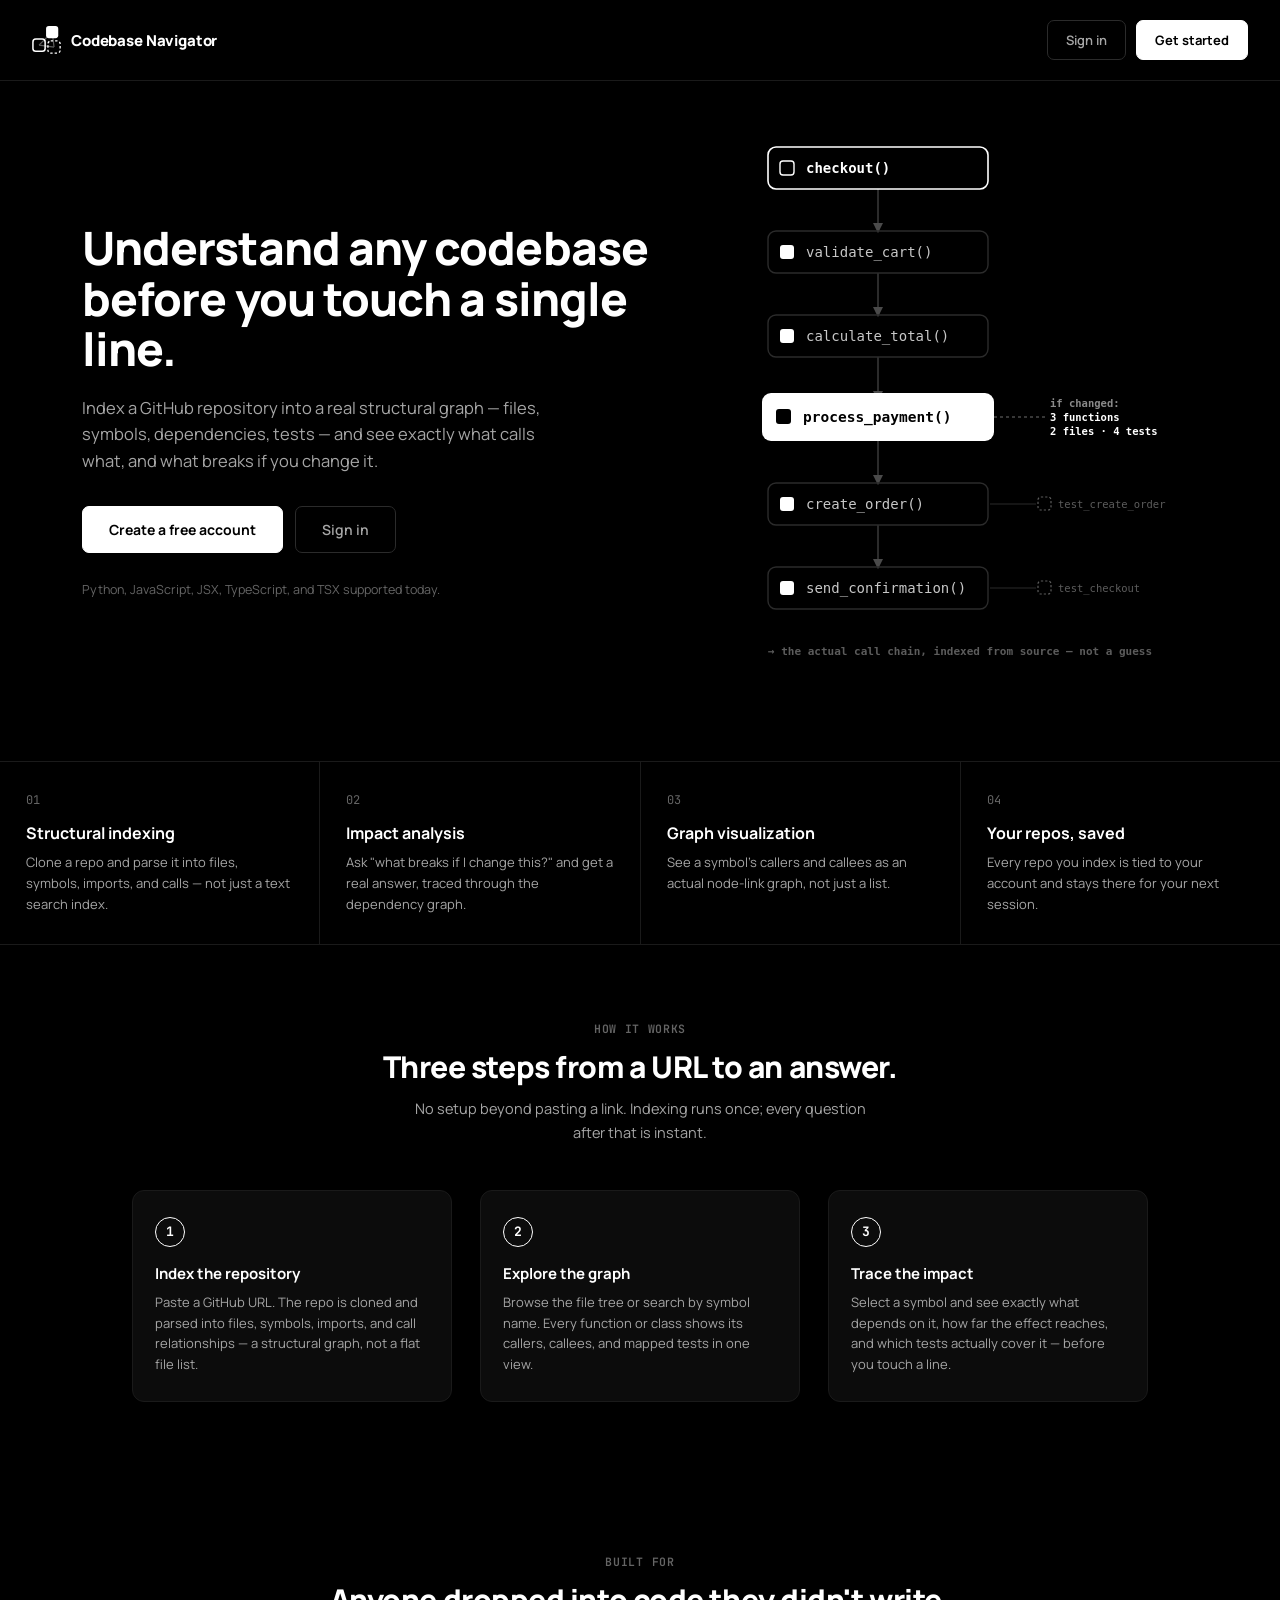
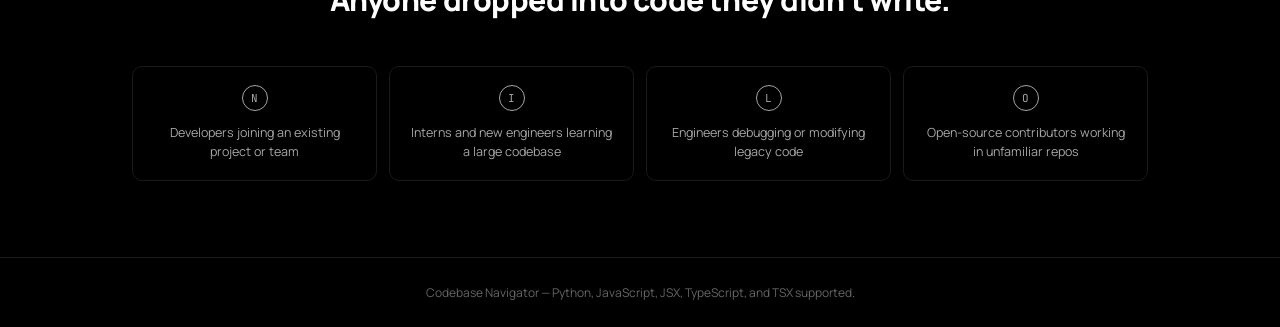
==== frontend/index.html @ bf2f050a "feat(frontend): multi-page UI with D3 graph visualization Homepage, auth (login/signup/forgot/reset)" ====
<!DOCTYPE html>
<html lang="en">
<head>
<meta charset="UTF-8">
<meta name="viewport" content="width=device-width, initial-scale=1">
<title>Codebase Navigator — understand any codebase before you touch it</title>
<link rel="icon" type="image/svg+xml" href="assets/logo.svg">
<link rel="preconnect" href="https://fonts.googleapis.com">
<link rel="preconnect" href="https://fonts.gstatic.com" crossorigin>
<link href="https://fonts.googleapis.com/css2?family=Manrope:wght@400;500;600;700;800&family=JetBrains+Mono:wght@400;500;600&display=swap" rel="stylesheet">
<link rel="stylesheet" href="css/tokens.css">
<link rel="stylesheet" href="css/base.css">
<link rel="stylesheet" href="css/home.css">
</head>
<body>

<div class="home-header">
  <div id="navLogo"></div>
  <nav id="navActions">
    <button class="ghost" onclick="location.href='/auth.html?mode=login'">Sign in</button>
    <button onclick="location.href='/auth.html?mode=signup'">Get started</button>
  </nav>
</div>

<div class="hero">
  <div class="hero-copy">
    <h1>Understand any codebase before you touch a single line.</h1>
    <p class="sub">Index a GitHub repository into a real structural graph — files, symbols, dependencies, tests — and see exactly what calls what, and what breaks if you change it.</p>
    <div class="hero-ctas">
      <button onclick="location.href='/auth.html?mode=signup'">Create a free account</button>
      <button class="ghost" onclick="location.href='/auth.html?mode=login'">Sign in</button>
    </div>
    <p class="hero-note">Python, JavaScript, JSX, TypeScript, and TSX supported today.</p>
  </div>
  <div class="hero-image">
    <img src="assets/hero-graph.svg" alt="A call-graph diagram: checkout() flows down through validate_cart(), calculate_total(), and the highlighted process_payment() to create_order() and send_confirmation(), with an impact note reading 3 functions, 2 files, 4 tests affected if process_payment changes.">
  </div>
</div>

<div class="feature-grid">
  <div class="feature-card"><div class="n">01</div><h3>Structural indexing</h3><p>Clone a repo and parse it into files, symbols, imports, and calls — not just a text search index.</p></div>
  <div class="feature-card"><div class="n">02</div><h3>Impact analysis</h3><p>Ask "what breaks if I change this?" and get a real answer, traced through the dependency graph.</p></div>
  <div class="feature-card"><div class="n">03</div><h3>Graph visualization</h3><p>See a symbol's callers and callees as an actual node-link graph, not just a list.</p></div>
  <div class="feature-card"><div class="n">04</div><h3>Your repos, saved</h3><p>Every repo you index is tied to your account and stays there for your next session.</p></div>
</div>

<div class="home-section">
  <div class="home-section-head">
    <div class="eyebrow">How it works</div>
    <h2>Three steps from a URL to an answer.</h2>
    <p>No setup beyond pasting a link. Indexing runs once; every question after that is instant.</p>
  </div>
  <div class="steps-row">
    <div class="step-card">
      <div class="step-n">1</div>
      <h3>Index the repository</h3>
      <p>Paste a GitHub URL. The repo is cloned and parsed into files, symbols, imports, and call relationships — a structural graph, not a flat file list.</p>
    </div>
    <div class="step-card">
      <div class="step-n">2</div>
      <h3>Explore the graph</h3>
      <p>Browse the file tree or search by symbol name. Every function or class shows its callers, callees, and mapped tests in one view.</p>
    </div>
    <div class="step-card">
      <div class="step-n">3</div>
      <h3>Trace the impact</h3>
      <p>Select a symbol and see exactly what depends on it, how far the effect reaches, and which tests actually cover it — before you touch a line.</p>
    </div>
  </div>
</div>

<div class="home-section">
  <div class="home-section-head">
    <div class="eyebrow">Built for</div>
    <h2>Anyone dropped into code they didn't write.</h2>
  </div>
  <div class="persona-grid">
    <div class="persona-card"><div class="glyph-mark">N</div><p>Developers joining an existing project or team</p></div>
    <div class="persona-card"><div class="glyph-mark">I</div><p>Interns and new engineers learning a large codebase</p></div>
    <div class="persona-card"><div class="glyph-mark">L</div><p>Engineers debugging or modifying legacy code</p></div>
    <div class="persona-card"><div class="glyph-mark">O</div><p>Open-source contributors working in unfamiliar repos</p></div>
  </div>
</div>

<div class="home-footer">Codebase Navigator &mdash; Python, JavaScript, JSX, TypeScript, and TSX supported.</div>

<script src="js/common.js"></script>
<script src="js/home.js"></script>
</body>
</html>
---- frontend/css/tokens.css ----
:root {
  --bg: #000000;
  --surface: #0c0c0c;
  --surface-2: #161616;
  --surface-3: #202020;
  --border: #2b2b2b;
  --border-soft: #1a1a1a;
  --text: #ffffff;
  --text-dim: #a6a6a6;
  --text-faint: #656565;
  --radius-panel: 10px;
  --radius-pill: 999px;
}
---- frontend/css/base.css ----
* { box-sizing: border-box; }
html, body { height: 100%; }
body {
  margin: 0;
  background: var(--bg);
  color: var(--text);
  font-family: 'Manrope', -apple-system, sans-serif;
  font-size: 14px;
  -webkit-font-smoothing: antialiased;
}
code, .mono { font-family: 'JetBrains Mono', ui-monospace, monospace; }
::selection { background: #ffffff; color: #000000; }
::-webkit-scrollbar { width: 8px; height: 8px; }
::-webkit-scrollbar-track { background: transparent; }
::-webkit-scrollbar-thumb { background: var(--surface-3); border-radius: 4px; }
::-webkit-scrollbar-thumb:hover { background: var(--border); }
:focus-visible { outline: 1px solid var(--text); outline-offset: 1px; }
a { color: inherit; }
.hidden { display: none !important; }

button {
  background: #ffffff;
  border: 1px solid #ffffff;
  color: #000000;
  font-weight: 700;
  padding: 10px 18px;
  border-radius: 7px;
  cursor: pointer;
  font-size: 13px;
  font-family: inherit;
  white-space: nowrap;
  transition: opacity 0.12s ease, transform 0.08s ease;
}
button:hover { opacity: 0.85; }
button:active { transform: scale(0.97); }
button:disabled { opacity: 0.4; cursor: not-allowed; }
button.ghost {
  background: transparent;
  border: 1px solid var(--border);
  color: var(--text-dim);
  font-weight: 600;
}
button.ghost:hover { border-color: var(--text-dim); color: var(--text); opacity: 1; }
button.text-link {
  background: none; border: none; color: var(--text-dim);
  font-weight: 600; text-decoration: underline; padding: 0; font-size: 13px;
}
button.text-link:hover { color: var(--text); opacity: 1; }

input {
  background: var(--surface);
  border: 1px solid var(--border);
  color: var(--text);
  padding: 10px 14px;
  border-radius: 7px;
  font-size: 13px;
  font-family: inherit;
  width: 100%;
}
input::placeholder { color: var(--text-faint); }
input:focus { border-color: var(--text); }

.field { margin-bottom: 14px; }
.field label { display: block; font-size: 12px; font-weight: 700; color: var(--text-dim); margin-bottom: 6px; }
.hint { color: var(--text-faint); font-size: 12.5px; margin: 0 0 20px; }

/* ---------- Symbol-type glyphs (function/class/method), shared with the graph tab ---------- */
.type-glyph {
  display: inline-flex; align-items: center; justify-content: center;
  width: 20px; height: 18px; flex-shrink: 0;
  font-family: 'JetBrains Mono', monospace; font-weight: 800; font-size: 10.5px;
  border-radius: 4px;
}
.type-glyph.function { background: #ffffff; color: #000000; border: 1px solid #ffffff; }
.type-glyph.class { background: transparent; color: #ffffff; border: 1.5px solid #ffffff; }
.type-glyph.method { background: transparent; color: var(--text-dim); border: 1px dashed var(--text-dim); }

/* ---------- Site logo (nav mark), reused on every page ---------- */
.site-logo { display: flex; align-items: center; gap: 9px; font-weight: 800; font-size: 15px; letter-spacing: -0.01em; text-decoration: none; color: inherit; }
.site-logo svg { display: block; flex-shrink: 0; }

.auth-error { color: #ffffff; background: #1a1a1a; border: 1px solid var(--border); border-radius: 6px; padding: 9px 12px; font-size: 12.5px; margin-bottom: 14px; }
.auth-success { color: #ffffff; background: var(--surface-2); border: 1px solid var(--border); border-radius: 6px; padding: 9px 12px; font-size: 12.5px; margin-bottom: 14px; }
.auth-note { color: var(--text-dim); background: var(--surface-2); border: 1px solid var(--border); border-radius: 6px; padding: 10px 12px; font-size: 12px; line-height: 1.6; margin-bottom: 16px; }
.auth-note strong { color: #ffffff; }
.dev-token-box { display: flex; align-items: center; gap: 8px; margin-top: 8px; }
.dev-token-box code { flex: 1; background: var(--surface-3); border: 1px solid var(--border); border-radius: 5px; padding: 6px 8px; font-size: 11px; overflow-x: auto; white-space: nowrap; }
.dev-token-box button { padding: 6px 10px; font-size: 11px; flex-shrink: 0; }

/* ---------- Modal (used by the in-app "change password" dialog) ---------- */
.modal-overlay { position: fixed; inset: 0; background: rgba(0,0,0,0.75); display: flex; align-items: center; justify-content: center; z-index: 50; }
.modal-card { background: var(--surface); border: 1px solid var(--border); border-radius: 12px; padding: 34px; width: 360px; max-width: 90vw; position: relative; }
.modal-card h2 { font-size: 19px; font-weight: 800; margin: 0 0 4px; }
.modal-card .primary-btn { width: 100%; margin-top: 6px; padding: 11px; }
.modal-close { position: absolute; top: 18px; right: 20px; background: none; border: none; color: var(--text-faint); font-size: 20px; padding: 4px; }
.modal-close:hover { color: var(--text); opacity: 1; }
---- frontend/css/home.css ----
body { overflow-x: hidden; }
.home-header {
  display: flex; align-items: center; justify-content: space-between;
  padding: 20px 32px; border-bottom: 1px solid var(--border-soft);
}
.home-header nav { display: flex; gap: 10px; }

/* ---------- Hero: split, headline+CTAs left, rendered call-graph image right ---------- */
.hero {
  display: grid; grid-template-columns: 1fr 470px; align-items: center; gap: 48px;
  max-width: 1180px; margin: 0 auto; padding: 56px 32px 64px;
}
.hero-copy h1 {
  font-size: 46px; font-weight: 800; letter-spacing: -0.02em; line-height: 1.1;
  margin: 0 0 20px;
}
.hero-copy p.sub {
  font-size: 16.5px; color: var(--text-dim); max-width: 480px; margin: 0 0 32px; line-height: 1.6;
}
.hero-ctas { display: flex; gap: 12px; margin-bottom: 28px; }
.hero-ctas button { padding: 13px 26px; font-size: 14px; }
.hero-note { font-size: 12.5px; color: var(--text-faint); }
.hero-image { width: 100%; }
.hero-image img { width: 100%; height: auto; display: block; }

.feature-grid {
  display: grid; grid-template-columns: repeat(4, 1fr); gap: 1px;
  background: var(--border-soft); border-top: 1px solid var(--border-soft); border-bottom: 1px solid var(--border-soft);
}
.feature-card { background: var(--bg); padding: 30px 26px; }
.feature-card .n { font-family: 'JetBrains Mono', monospace; font-size: 12px; color: var(--text-faint); margin-bottom: 14px; }
.feature-card h3 { font-size: 16px; font-weight: 700; margin: 0 0 8px; }
.feature-card p { font-size: 13px; color: var(--text-dim); line-height: 1.6; margin: 0; }

/* ---------- How it works ---------- */
.home-section { padding: 76px 32px; max-width: 1080px; margin: 0 auto; }
.home-section-head { text-align: center; margin-bottom: 46px; }
.home-section-head .eyebrow { font-family: 'JetBrains Mono', monospace; font-size: 11.5px; color: var(--text-faint); font-weight: 600; letter-spacing: 0.06em; text-transform: uppercase; margin-bottom: 10px; }
.home-section-head h2 { font-size: 30px; font-weight: 800; letter-spacing: -0.015em; margin: 0 0 10px; }
.home-section-head p { color: var(--text-dim); font-size: 14.5px; max-width: 480px; margin: 0 auto; line-height: 1.6; }

.steps-row { display: grid; grid-template-columns: repeat(3, 1fr); gap: 28px; }
.step-card { position: relative; padding: 26px 22px; border: 1px solid var(--border-soft); border-radius: 12px; background: var(--surface); }
.step-card .step-n { width: 30px; height: 30px; border: 1.5px solid #ffffff; border-radius: 50%; display: flex; align-items: center; justify-content: center; font-family: 'JetBrains Mono', monospace; font-weight: 700; font-size: 13px; margin-bottom: 16px; }
.step-card h3 { font-size: 15px; font-weight: 700; margin: 0 0 8px; }
.step-card p { font-size: 13px; color: var(--text-dim); line-height: 1.6; margin: 0; }

.persona-grid { display: grid; grid-template-columns: repeat(4, 1fr); gap: 12px; }
.persona-card { border: 1px solid var(--border-soft); border-radius: 10px; padding: 18px; text-align: center; }
.persona-card .glyph-mark { width: 26px; height: 26px; margin: 0 auto 12px; border: 1.5px solid var(--text-dim); border-radius: 50%; display: flex; align-items: center; justify-content: center; font-family: 'JetBrains Mono', monospace; font-size: 11px; color: var(--text-dim); }
.persona-card p { font-size: 12.5px; color: var(--text-dim); line-height: 1.55; margin: 0; }

.home-footer { text-align: center; padding: 26px; color: var(--text-faint); font-size: 12px; border-top: 1px solid var(--border-soft); }

@media (max-width: 900px) {
  .hero { grid-template-columns: 1fr; padding-top: 48px; }
  .hero-image { max-width: 380px; margin: 0 auto; }
  .steps-row, .persona-grid { grid-template-columns: 1fr; }
  .hero-copy h1 { font-size: 34px; }
  .feature-grid { grid-template-columns: repeat(2, 1fr); }
}
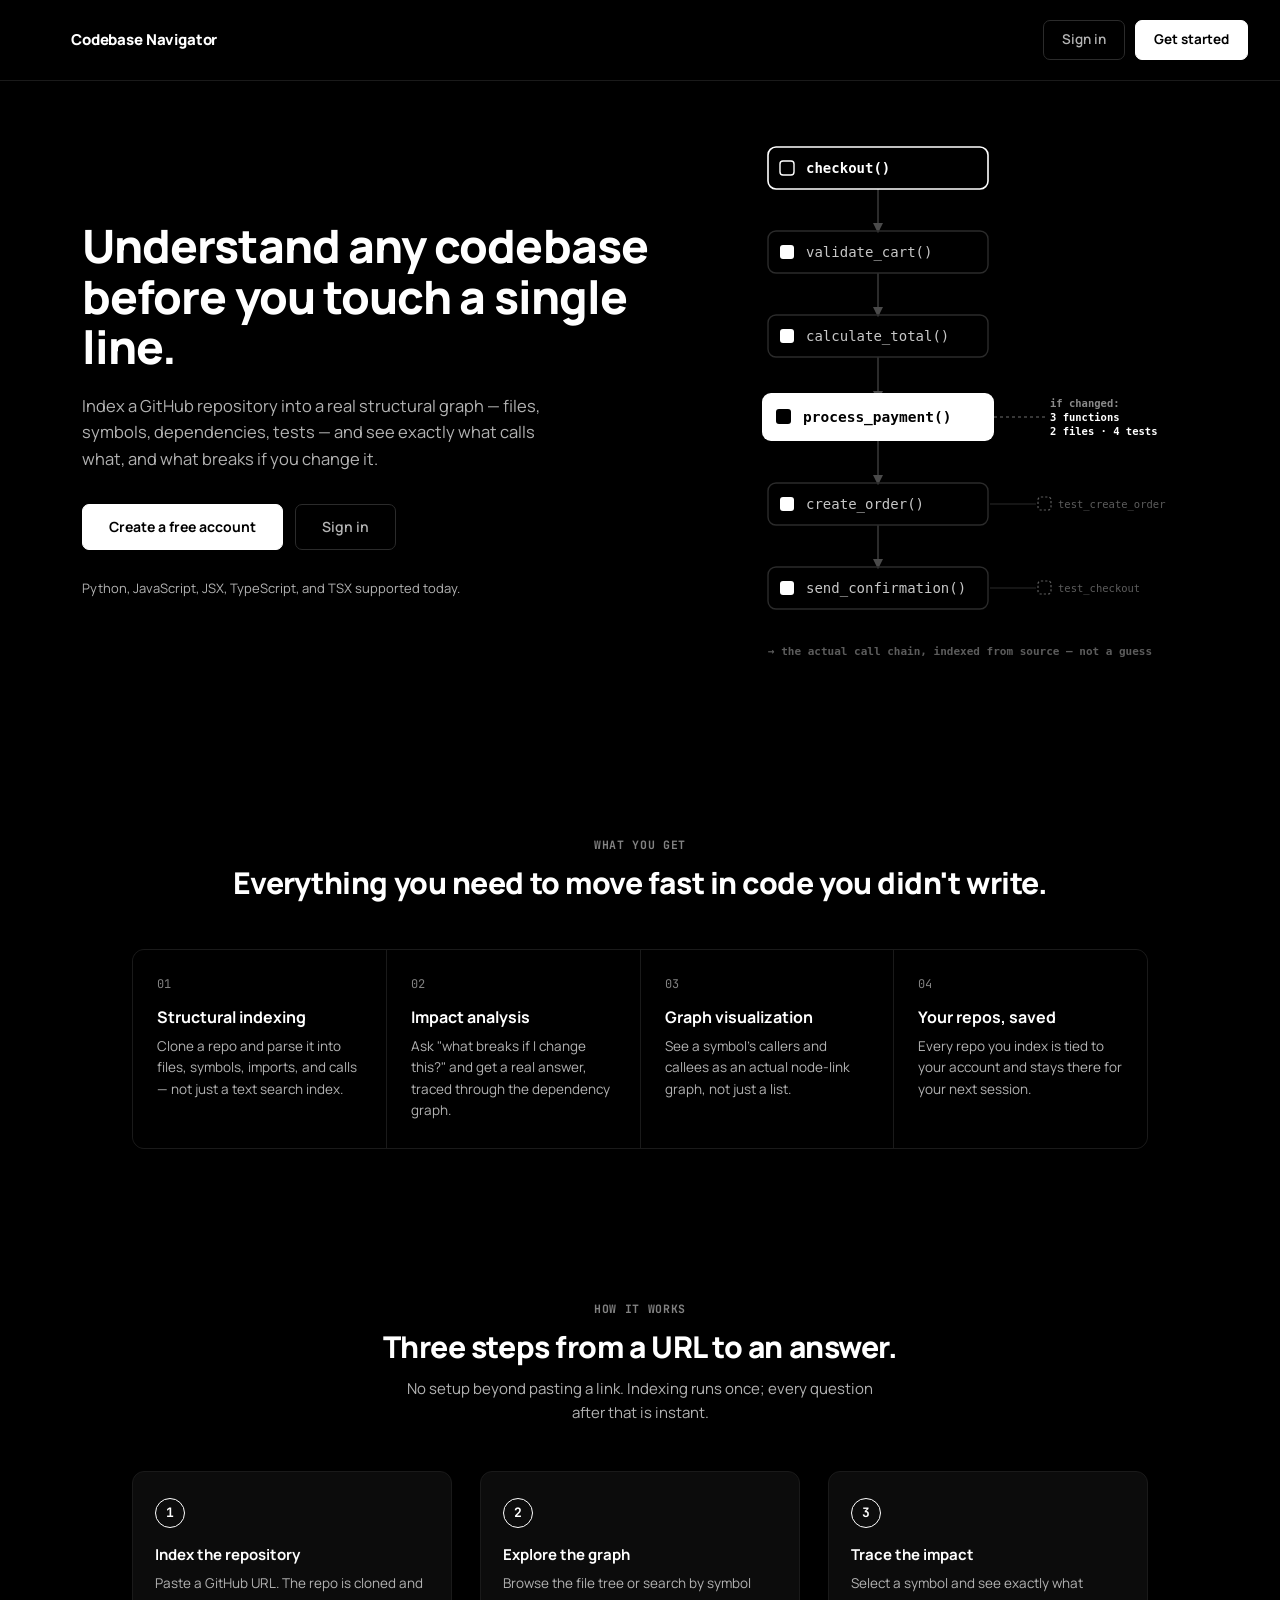
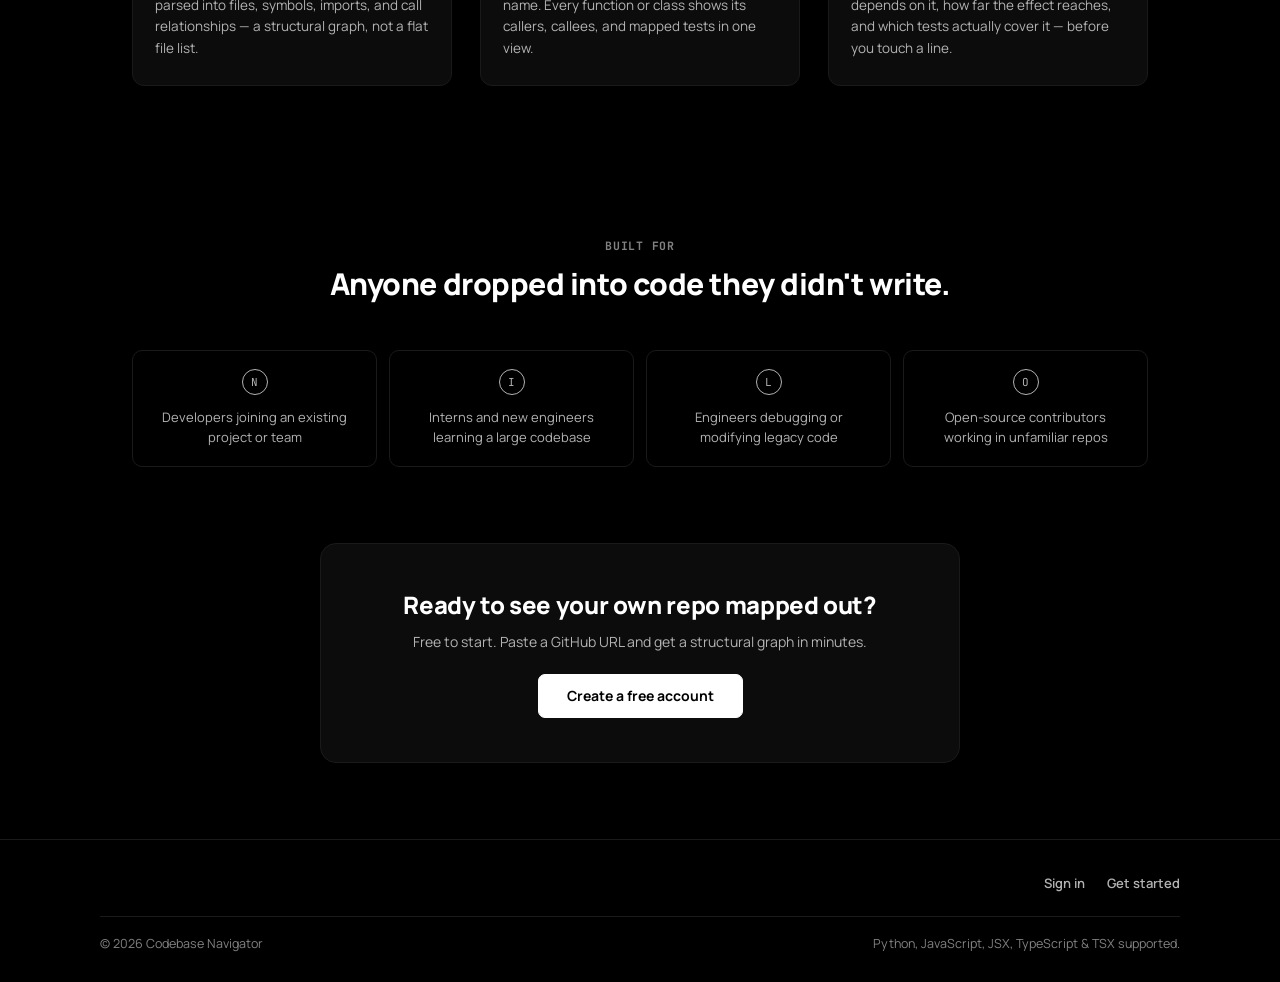
==== commit 4c6ebc6e: "Initial release" ====
--- a/frontend/index.html
+++ b/frontend/index.html
@@ -37,11 +37,17 @@
   </div>
 </div>
 
-<div class="feature-grid">
-  <div class="feature-card"><div class="n">01</div><h3>Structural indexing</h3><p>Clone a repo and parse it into files, symbols, imports, and calls — not just a text search index.</p></div>
-  <div class="feature-card"><div class="n">02</div><h3>Impact analysis</h3><p>Ask "what breaks if I change this?" and get a real answer, traced through the dependency graph.</p></div>
-  <div class="feature-card"><div class="n">03</div><h3>Graph visualization</h3><p>See a symbol's callers and callees as an actual node-link graph, not just a list.</p></div>
-  <div class="feature-card"><div class="n">04</div><h3>Your repos, saved</h3><p>Every repo you index is tied to your account and stays there for your next session.</p></div>
+<div class="home-section">
+  <div class="home-section-head">
+    <div class="eyebrow">What you get</div>
+    <h2>Everything you need to move fast in code you didn't write.</h2>
+  </div>
+  <div class="feature-grid">
+    <div class="feature-card"><div class="n">01</div><h3>Structural indexing</h3><p>Clone a repo and parse it into files, symbols, imports, and calls — not just a text search index.</p></div>
+    <div class="feature-card"><div class="n">02</div><h3>Impact analysis</h3><p>Ask "what breaks if I change this?" and get a real answer, traced through the dependency graph.</p></div>
+    <div class="feature-card"><div class="n">03</div><h3>Graph visualization</h3><p>See a symbol's callers and callees as an actual node-link graph, not just a list.</p></div>
+    <div class="feature-card"><div class="n">04</div><h3>Your repos, saved</h3><p>Every repo you index is tied to your account and stays there for your next session.</p></div>
+  </div>
 </div>
 
 <div class="home-section">
@@ -82,7 +88,25 @@
   </div>
 </div>
 
-<div class="home-footer">Codebase Navigator &mdash; Python, JavaScript, JSX, TypeScript, and TSX supported.</div>
+<div class="cta-band">
+  <h2>Ready to see your own repo mapped out?</h2>
+  <p>Free to start. Paste a GitHub URL and get a structural graph in minutes.</p>
+  <button onclick="location.href='/auth.html?mode=signup'">Create a free account</button>
+</div>
+
+<footer class="home-footer">
+  <div class="home-footer-top">
+    <div id="footerLogo"></div>
+    <nav class="home-footer-nav">
+      <a href="/auth.html?mode=login">Sign in</a>
+      <a href="/auth.html?mode=signup">Get started</a>
+    </nav>
+  </div>
+  <div class="home-footer-bottom">
+    <span>&copy; <span id="footerYear"></span> Codebase Navigator</span>
+    <span>Python, JavaScript, JSX, TypeScript &amp; TSX supported.</span>
+  </div>
+</footer>
 
 <script src="js/common.js"></script>
 <script src="js/home.js"></script>
--- a/frontend/css/tokens.css
+++ b/frontend/css/tokens.css
@@ -6,8 +6,8 @@
   --border: #2b2b2b;
   --border-soft: #1a1a1a;
   --text: #ffffff;
-  --text-dim: #a6a6a6;
-  --text-faint: #656565;
+  --text-dim: #b3b3b3;
+  --text-faint: #828282;
   --radius-panel: 10px;
   --radius-pill: 999px;
 }
--- a/frontend/css/base.css
+++ b/frontend/css/base.css
@@ -8,6 +8,7 @@
   font-size: 14px;
   -webkit-font-smoothing: antialiased;
 }
+p { line-height: 1.6; }
 code, .mono { font-family: 'JetBrains Mono', ui-monospace, monospace; }
 ::selection { background: #ffffff; color: #000000; }
 ::-webkit-scrollbar { width: 8px; height: 8px; }
@@ -26,7 +27,8 @@
   padding: 10px 18px;
   border-radius: 7px;
   cursor: pointer;
-  font-size: 13px;
+  font-size: 13.5px;
+  line-height: 1.3;
   font-family: inherit;
   white-space: nowrap;
   transition: opacity 0.12s ease, transform 0.08s ease;
@@ -43,7 +45,7 @@
 button.ghost:hover { border-color: var(--text-dim); color: var(--text); opacity: 1; }
 button.text-link {
   background: none; border: none; color: var(--text-dim);
-  font-weight: 600; text-decoration: underline; padding: 0; font-size: 13px;
+  font-weight: 600; text-decoration: underline; padding: 0; font-size: 13.5px;
 }
 button.text-link:hover { color: var(--text); opacity: 1; }
 
@@ -53,7 +55,8 @@
   color: var(--text);
   padding: 10px 14px;
   border-radius: 7px;
-  font-size: 13px;
+  font-size: 13.5px;
+  line-height: 1.3;
   font-family: inherit;
   width: 100%;
 }
@@ -61,10 +64,10 @@
 input:focus { border-color: var(--text); }
 
 .field { margin-bottom: 14px; }
-.field label { display: block; font-size: 12px; font-weight: 700; color: var(--text-dim); margin-bottom: 6px; }
-.hint { color: var(--text-faint); font-size: 12.5px; margin: 0 0 20px; }
+.field label { display: block; font-size: 12.5px; font-weight: 700; color: var(--text-dim); margin-bottom: 6px; }
+.hint { color: var(--text-dim); font-size: 13px; line-height: 1.6; margin: 0 0 20px; }
 
-/* ---------- Symbol-type glyphs (function/class/method), shared with the graph tab ---------- */
+                                                                                                 
 .type-glyph {
   display: inline-flex; align-items: center; justify-content: center;
   width: 20px; height: 18px; flex-shrink: 0;
@@ -75,22 +78,33 @@
 .type-glyph.class { background: transparent; color: #ffffff; border: 1.5px solid #ffffff; }
 .type-glyph.method { background: transparent; color: var(--text-dim); border: 1px dashed var(--text-dim); }
 
-/* ---------- Site logo (nav mark), reused on every page ---------- */
+                                                                      
 .site-logo { display: flex; align-items: center; gap: 9px; font-weight: 800; font-size: 15px; letter-spacing: -0.01em; text-decoration: none; color: inherit; }
 .site-logo svg { display: block; flex-shrink: 0; }
 
-.auth-error { color: #ffffff; background: #1a1a1a; border: 1px solid var(--border); border-radius: 6px; padding: 9px 12px; font-size: 12.5px; margin-bottom: 14px; }
-.auth-success { color: #ffffff; background: var(--surface-2); border: 1px solid var(--border); border-radius: 6px; padding: 9px 12px; font-size: 12.5px; margin-bottom: 14px; }
-.auth-note { color: var(--text-dim); background: var(--surface-2); border: 1px solid var(--border); border-radius: 6px; padding: 10px 12px; font-size: 12px; line-height: 1.6; margin-bottom: 16px; }
+.auth-error { color: #ffffff; background: #1a1a1a; border: 1px solid var(--border); border-radius: 6px; padding: 9px 12px; font-size: 13px; margin-bottom: 14px; line-height: 1.5; }
+.auth-success { color: #ffffff; background: var(--surface-2); border: 1px solid var(--border); border-radius: 6px; padding: 9px 12px; font-size: 13px; margin-bottom: 14px; line-height: 1.5; }
+.auth-note { color: var(--text-dim); background: var(--surface-2); border: 1px solid var(--border); border-radius: 6px; padding: 10px 12px; font-size: 12.5px; line-height: 1.6; margin-bottom: 16px; }
 .auth-note strong { color: #ffffff; }
 .dev-token-box { display: flex; align-items: center; gap: 8px; margin-top: 8px; }
-.dev-token-box code { flex: 1; background: var(--surface-3); border: 1px solid var(--border); border-radius: 5px; padding: 6px 8px; font-size: 11px; overflow-x: auto; white-space: nowrap; }
-.dev-token-box button { padding: 6px 10px; font-size: 11px; flex-shrink: 0; }
+.dev-token-box code { flex: 1; background: var(--surface-3); border: 1px solid var(--border); border-radius: 5px; padding: 6px 8px; font-size: 11.5px; overflow-x: auto; white-space: nowrap; }
+.dev-token-box button { padding: 6px 10px; font-size: 11.5px; flex-shrink: 0; }
 
-/* ---------- Modal (used by the in-app "change password" dialog) ---------- */
+                                                                               
 .modal-overlay { position: fixed; inset: 0; background: rgba(0,0,0,0.75); display: flex; align-items: center; justify-content: center; z-index: 50; }
 .modal-card { background: var(--surface); border: 1px solid var(--border); border-radius: 12px; padding: 34px; width: 360px; max-width: 90vw; position: relative; }
 .modal-card h2 { font-size: 19px; font-weight: 800; margin: 0 0 4px; }
+.modal-card .hint { margin-bottom: 16px; }
 .modal-card .primary-btn { width: 100%; margin-top: 6px; padding: 11px; }
 .modal-close { position: absolute; top: 18px; right: 20px; background: none; border: none; color: var(--text-faint); font-size: 20px; padding: 4px; }
 .modal-close:hover { color: var(--text); opacity: 1; }
+.modal-actions { display: flex; justify-content: flex-end; gap: 8px; margin-top: 18px; }
+.modal-actions button { padding: 9px 16px; }
+
+                                                                    
+                                                                   
+                                                                      
+button.danger-btn {
+  background: transparent; border: 1.5px solid #ffffff; color: #ffffff; font-weight: 700;
+}
+button.danger-btn:hover { background: #ffffff; color: #000000; opacity: 1; }
--- a/frontend/css/home.css
+++ b/frontend/css/home.css
@@ -3,9 +3,10 @@
   display: flex; align-items: center; justify-content: space-between;
   padding: 20px 32px; border-bottom: 1px solid var(--border-soft);
 }
-.home-header nav { display: flex; gap: 10px; }
+.home-header nav { display: flex; align-items: center; gap: 10px; }
+.nav-email { font-size: 13px; color: var(--text-dim); font-family: 'JetBrains Mono', monospace; margin-right: 2px; }
 
-/* ---------- Hero: split, headline+CTAs left, rendered call-graph image right ---------- */
+                                                                                            
 .hero {
   display: grid; grid-template-columns: 1fr 470px; align-items: center; gap: 48px;
   max-width: 1180px; margin: 0 auto; padding: 56px 32px 64px;
@@ -19,38 +20,63 @@
 }
 .hero-ctas { display: flex; gap: 12px; margin-bottom: 28px; }
 .hero-ctas button { padding: 13px 26px; font-size: 14px; }
-.hero-note { font-size: 12.5px; color: var(--text-faint); }
+.hero-note { font-size: 13px; color: var(--text-dim); }
 .hero-image { width: 100%; }
 .hero-image img { width: 100%; height: auto; display: block; }
 
 .feature-grid {
   display: grid; grid-template-columns: repeat(4, 1fr); gap: 1px;
-  background: var(--border-soft); border-top: 1px solid var(--border-soft); border-bottom: 1px solid var(--border-soft);
+  background: var(--border-soft); border: 1px solid var(--border-soft); border-radius: 12px; overflow: hidden;
 }
-.feature-card { background: var(--bg); padding: 30px 26px; }
+.feature-card { background: var(--bg); padding: 26px 24px; }
 .feature-card .n { font-family: 'JetBrains Mono', monospace; font-size: 12px; color: var(--text-faint); margin-bottom: 14px; }
 .feature-card h3 { font-size: 16px; font-weight: 700; margin: 0 0 8px; }
-.feature-card p { font-size: 13px; color: var(--text-dim); line-height: 1.6; margin: 0; }
+.feature-card p { font-size: 13.5px; color: var(--text-dim); line-height: 1.6; margin: 0; }
 
-/* ---------- How it works ---------- */
+                                        
 .home-section { padding: 76px 32px; max-width: 1080px; margin: 0 auto; }
 .home-section-head { text-align: center; margin-bottom: 46px; }
-.home-section-head .eyebrow { font-family: 'JetBrains Mono', monospace; font-size: 11.5px; color: var(--text-faint); font-weight: 600; letter-spacing: 0.06em; text-transform: uppercase; margin-bottom: 10px; }
+.home-section-head .eyebrow { font-family: 'JetBrains Mono', monospace; font-size: 11.5px; color: var(--text-faint); font-weight: 700; letter-spacing: 0.06em; text-transform: uppercase; margin-bottom: 10px; }
 .home-section-head h2 { font-size: 30px; font-weight: 800; letter-spacing: -0.015em; margin: 0 0 10px; }
-.home-section-head p { color: var(--text-dim); font-size: 14.5px; max-width: 480px; margin: 0 auto; line-height: 1.6; }
+.home-section-head p { color: var(--text-dim); font-size: 15px; max-width: 480px; margin: 0 auto; line-height: 1.6; }
 
 .steps-row { display: grid; grid-template-columns: repeat(3, 1fr); gap: 28px; }
 .step-card { position: relative; padding: 26px 22px; border: 1px solid var(--border-soft); border-radius: 12px; background: var(--surface); }
 .step-card .step-n { width: 30px; height: 30px; border: 1.5px solid #ffffff; border-radius: 50%; display: flex; align-items: center; justify-content: center; font-family: 'JetBrains Mono', monospace; font-weight: 700; font-size: 13px; margin-bottom: 16px; }
 .step-card h3 { font-size: 15px; font-weight: 700; margin: 0 0 8px; }
-.step-card p { font-size: 13px; color: var(--text-dim); line-height: 1.6; margin: 0; }
+.step-card p { font-size: 13.5px; color: var(--text-dim); line-height: 1.6; margin: 0; }
 
 .persona-grid { display: grid; grid-template-columns: repeat(4, 1fr); gap: 12px; }
 .persona-card { border: 1px solid var(--border-soft); border-radius: 10px; padding: 18px; text-align: center; }
 .persona-card .glyph-mark { width: 26px; height: 26px; margin: 0 auto 12px; border: 1.5px solid var(--text-dim); border-radius: 50%; display: flex; align-items: center; justify-content: center; font-family: 'JetBrains Mono', monospace; font-size: 11px; color: var(--text-dim); }
-.persona-card p { font-size: 12.5px; color: var(--text-dim); line-height: 1.55; margin: 0; }
+.persona-card p { font-size: 13px; color: var(--text-dim); line-height: 1.55; margin: 0; }
 
-.home-footer { text-align: center; padding: 26px; color: var(--text-faint); font-size: 12px; border-top: 1px solid var(--border-soft); }
+                                                   
+.cta-band {
+  max-width: 640px; margin: 0 auto 76px; padding: 44px 32px;
+  text-align: center; border: 1px solid var(--border-soft); border-radius: 16px;
+  background: var(--surface);
+}
+.cta-band h2 { font-size: 24px; font-weight: 800; letter-spacing: -0.015em; margin: 0 0 10px; }
+.cta-band p { font-size: 14px; color: var(--text-dim); margin: 0 0 22px; line-height: 1.5; }
+.cta-band button { padding: 12px 28px; font-size: 14px; }
+
+                                  
+.home-footer { border-top: 1px solid var(--border-soft); padding: 28px 32px 30px; }
+.home-footer-top {
+  max-width: 1080px; margin: 0 auto; display: flex; align-items: center;
+  justify-content: space-between; padding-bottom: 18px; margin-bottom: 18px;
+  border-bottom: 1px solid var(--border-soft);
+}
+.home-footer-top #footerLogo .site-logo { opacity: 0.8; }
+.home-footer-nav { display: flex; gap: 22px; }
+.home-footer-nav a { font-size: 13px; font-weight: 600; color: var(--text-dim); text-decoration: none; }
+.home-footer-nav a:hover { color: var(--text); }
+.home-footer-bottom {
+  max-width: 1080px; margin: 0 auto; display: flex; align-items: center;
+  justify-content: space-between; gap: 16px; flex-wrap: wrap;
+  color: var(--text-faint); font-size: 12.5px;
+}
 
 @media (max-width: 900px) {
   .hero { grid-template-columns: 1fr; padding-top: 48px; }
@@ -58,4 +84,6 @@
   .steps-row, .persona-grid { grid-template-columns: 1fr; }
   .hero-copy h1 { font-size: 34px; }
   .feature-grid { grid-template-columns: repeat(2, 1fr); }
+  .cta-band { margin-left: 20px; margin-right: 20px; padding: 34px 22px; }
+  .home-footer-top, .home-footer-bottom { flex-direction: column; align-items: flex-start; gap: 14px; }
 }
